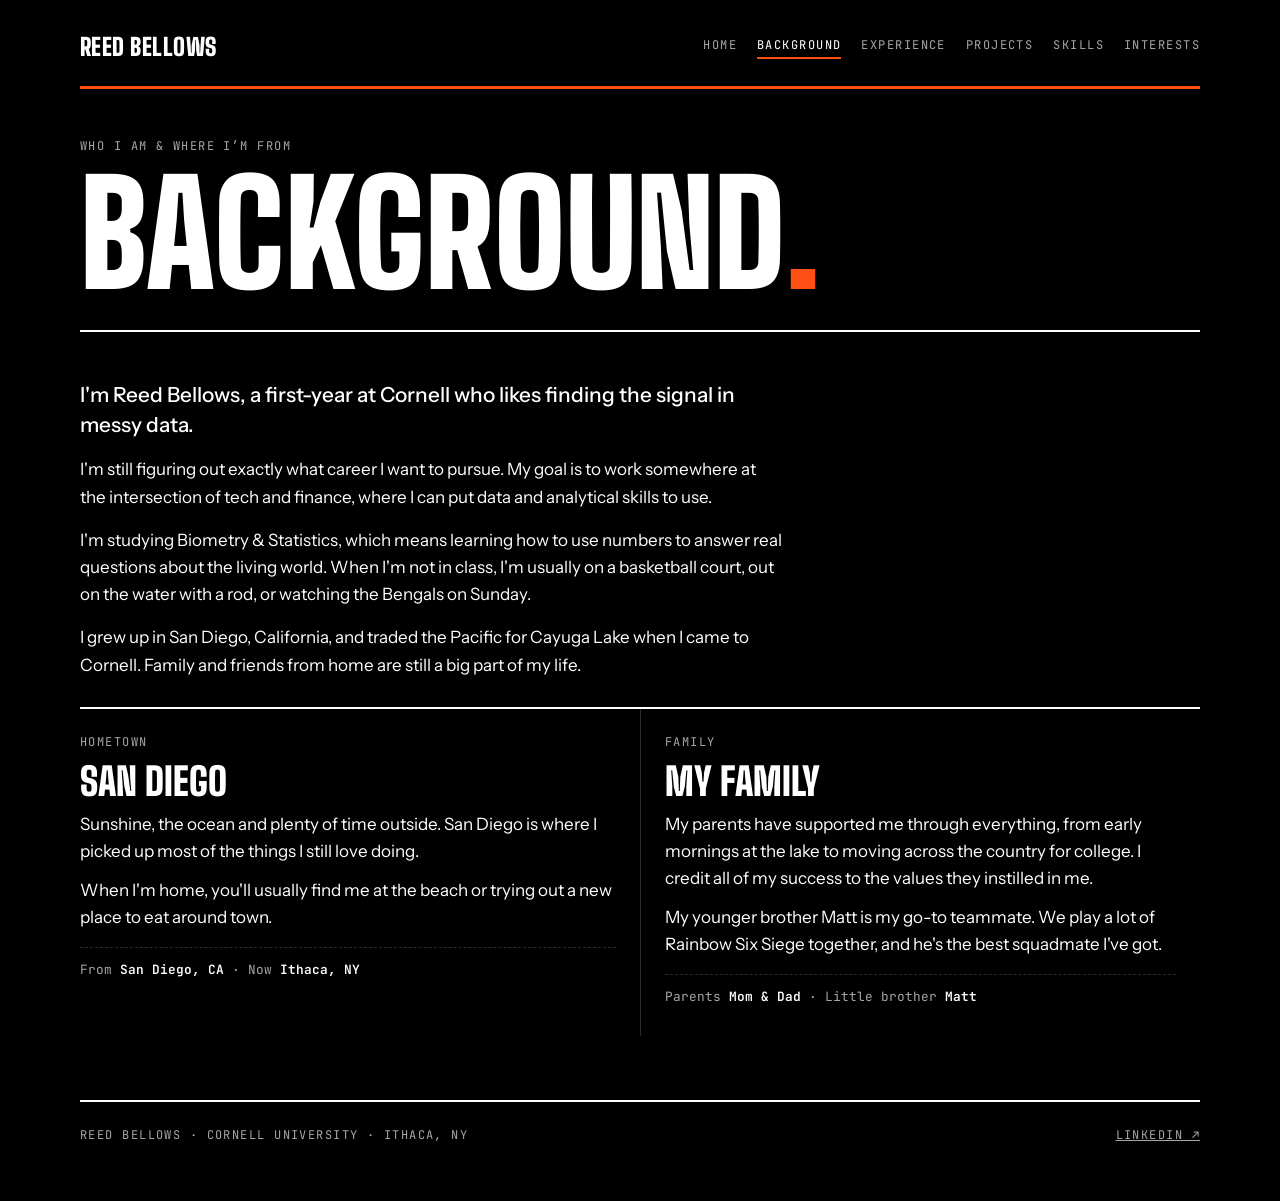
==== background.html @ f39d0069 "first draft of website" ====
<!doctype html>
<html lang="en">
<head>
  <meta charset="utf-8">
  <meta name="viewport" content="width=device-width, initial-scale=1, viewport-fit=cover">
  <title>Background · Reed Bellows</title>
  <link rel="preconnect" href="https://fonts.googleapis.com">
  <link rel="preconnect" href="https://fonts.gstatic.com" crossorigin>
  <link rel="stylesheet" href="https://fonts.googleapis.com/css2?family=Big+Shoulders+Display:wght@700;900&family=Instrument+Sans:wght@400;500;600&family=JetBrains+Mono:wght@400;600&display=swap">
  <link rel="stylesheet" href="style.css">
</head>
<body>
  <div class="wrap">
    <header class="top">
      <a class="mark" href="./">REED BELLOWS</a>
      <nav aria-label="Pages">
        <a href="./">Home</a>
        <a href="background.html" aria-current="page">Background</a>
        <a href="experience.html">Experience</a>
        <a href="projects.html">Projects</a>
        <a href="skills.html">Skills</a>
        <a href="interests.html">Interests</a>
      </nav>
    </header>

    <main>
      <div class="page-head">
        <p class="label">Who I am &amp; where I’m from</p>
        <h1>Background<span>.</span></h1>
      </div>
      <div class="page-body">
        <div class="prose">
          <p>I'm Reed Bellows, a first-year at Cornell who likes finding the signal in messy data.</p>
          <p>I'm still figuring out exactly what career I want to pursue. My goal is to work somewhere at the intersection of tech and finance, where I can put data and analytical skills to use.</p>
          <p>I'm studying Biometry &amp; Statistics, which means learning how to use numbers to answer real questions about the living world. When I'm not in class, I'm usually on a basketball court, out on the water with a rod, or watching the Bengals on Sunday.</p>
          <p>I grew up in San Diego, California, and traded the Pacific for Cayuga Lake when I came to Cornell. Family and friends from home are still a big part of my life.</p>
        </div>
        <div class="interests two">
          <article class="interest">
            <p class="label">Hometown</p>
            <h3>San Diego</h3>
            <p>Sunshine, the ocean and plenty of time outside. San Diego is where I picked up most of the things I still love doing.</p>
            <p>When I'm home, you'll usually find me at the beach or trying out a new place to eat around town.</p>
            <p class="datum">From <b>San Diego, CA</b> · Now <b>Ithaca, NY</b></p>
          </article>
          <article class="interest">
            <p class="label">Family</p>
            <h3>My family</h3>
            <p>My parents have supported me through everything, from early mornings at the lake to moving across the country for college. I credit all of my success to the values they instilled in me.</p>
            <p>My younger brother Matt is my go-to teammate. We play a lot of Rainbow Six Siege together, and he's the best squadmate I've got.</p>
            <p class="datum">Parents <b>Mom &amp; Dad</b> · Little brother <b>Matt</b></p>
          </article>
        </div>
      </div>
    </main>

    <footer>
      <span class="label">Reed Bellows · Cornell University · Ithaca, NY</span>
      <a class="label" href="https://www.linkedin.com/in/reed-bellows/" target="_blank" rel="noopener">LinkedIn ↗</a>
    </footer>
  </div>
</body>
</html>
---- style.css ----
/* Single dark look on purpose: black ground, white type, Bengals orange used sparingly. */
/* Layout: a stat sheet. Giant condensed name and a mono data strip on the home page; each section gets its own page with a big condensed title. */
:root {
  --paper: #000000;
  --ink: #FFFFFF;
  --muted: #A6A6A6;
  --line: #2B2B2B;
  --card: #121212;
  --accent: #FB4F14;
  --accent-ink: #000000;
  --curve: #FFFFFF;
  --display: "Big Shoulders Display", "Arial Narrow", Impact, sans-serif;
  --body: "Instrument Sans", system-ui, -apple-system, "Segoe UI", sans-serif;
  --mono: "JetBrains Mono", ui-monospace, Menlo, Consolas, monospace;
  color-scheme: dark;
}

* { box-sizing: border-box; }
body {
  background: var(--paper);
  color: var(--ink);
  font-family: var(--body);
  font-size: 1.0625rem;
  line-height: 1.6;
  padding-inline: clamp(16px, 4vw, 48px);
  padding-block: 0;
}
.wrap { max-width: 1120px; margin-inline: auto; }
a { color: inherit; }
a:focus-visible { outline: 3px solid var(--accent); outline-offset: 3px; }
h1, h2, h3 { font-family: var(--display); text-transform: uppercase; line-height: .9; margin: 0; text-wrap: balance; }
p { margin: 0; }
.label {
  font-family: var(--mono); font-size: .75rem; letter-spacing: .12em;
  text-transform: uppercase; color: var(--muted);
}

.top {
  display: flex; justify-content: space-between; align-items: center; gap: 16px; flex-wrap: wrap;
  padding-block: 20px; border-bottom: 3px solid var(--accent);
}
.top .mark { font-family: var(--display); font-weight: 900; font-size: 1.5rem; letter-spacing: .02em; text-decoration: none; }
.top nav { display: flex; gap: 20px; flex-wrap: wrap; }
.top nav a { font-family: var(--mono); font-size: .75rem; letter-spacing: .12em; text-transform: uppercase; text-decoration: none; color: var(--muted); }

.hero { display: grid; grid-template-columns: 1fr; gap: 32px; align-items: end; padding-block: 48px 32px; }
.hero > * { min-width: 0; }
.hero h1 { font-size: clamp(4.5rem, 17vw, 13rem); font-weight: 900; letter-spacing: -.01em; }
.hero h1 span { color: var(--accent); }
.hero .lede { font-size: clamp(1.15rem, 2vw, 1.4rem); max-width: 30ch; margin-top: 16px; font-weight: 500; }

.strip {
  display: grid; grid-template-columns: repeat(4, 1fr);
  border-block: 2px solid var(--ink);
}
.strip div { padding: 16px 16px 16px 0; display: grid; gap: 4px; min-width: 0; }
.strip div + div { padding-left: 16px; border-left: 1px solid var(--line); }
.strip strong { font-family: var(--display); font-weight: 700; font-size: 1.9rem; line-height: 1; text-transform: uppercase; }

section.row { display: grid; grid-template-columns: 220px 1fr; gap: 32px; padding-block: 64px; border-bottom: 1px solid var(--line); }
section.row > * { min-width: 0; }
section.row h2 { font-size: clamp(2.6rem, 5vw, 3.6rem); font-weight: 900; }
.prose { display: grid; gap: 16px; max-width: 64ch; }
.prose p:first-child { font-size: 1.3rem; font-weight: 500; line-height: 1.45; }

.formula {
  font-family: var(--mono); font-size: clamp(1rem, 2.4vw, 1.35rem);
  padding: 20px 24px; background: var(--card); border: 1px solid var(--line);
  overflow-x: auto; white-space: nowrap;
}
.formula .k { color: var(--accent); font-weight: 600; }
.applies { display: flex; flex-wrap: wrap; gap: 8px; }
.applies li {
  list-style: none; font-family: var(--mono); font-size: .8rem;
  border: 1px solid var(--ink); padding: 6px 12px; border-radius: 999px;
}
.applies { padding: 0; margin: 0; }

.interests { display: grid; grid-template-columns: repeat(3, 1fr); gap: 0; border-top: 2px solid var(--ink); }
.interest { padding: 24px 24px 28px 0; display: grid; gap: 12px; align-content: start; min-width: 0; }
.interest + .interest { padding-left: 24px; border-left: 1px solid var(--line); }
.interest h3 { font-size: 2.4rem; font-weight: 900; }
.interest .datum { font-family: var(--mono); font-size: .8rem; color: var(--muted); border-top: 1px dashed var(--line); padding-top: 12px; margin-top: 4px; }
.interest .datum b { color: var(--ink); font-weight: 600; }

.sunday {
  margin-block: 64px; background: var(--accent); color: var(--accent-ink);
  padding: clamp(28px, 5vw, 56px); display: grid; grid-template-columns: 1fr auto; gap: 24px; align-items: end;
}
.sunday > * { min-width: 0; }
.sunday h2 { font-size: clamp(4rem, 13vw, 9rem); font-weight: 900; }
.sunday p { max-width: 42ch; font-weight: 500; margin-top: 12px; }
.sunday .label { color: var(--accent-ink); opacity: .85; }
.countdown { text-align: right; display: grid; gap: 4px; }
.countdown strong { font-family: var(--display); font-weight: 900; font-size: clamp(3.5rem, 8vw, 5.5rem); line-height: .85; font-variant-numeric: tabular-nums; }

.timeline { display: grid; gap: 0; border-top: 2px solid var(--ink); }
.entry { display: grid; grid-template-columns: 180px 1fr; gap: 24px; padding-block: 24px; border-bottom: 1px solid var(--line); }
.entry > * { min-width: 0; }
.entry .when { font-family: var(--mono); font-size: .8rem; color: var(--muted); padding-top: 6px; font-variant-numeric: tabular-nums; }
.entry .when b { color: var(--ink); font-weight: 600; display: block; }
.entry h3 { font-size: 2rem; font-weight: 900; }
.entry .org { display: block; font-weight: 600; margin-top: 6px; }
.entry p + p { margin-top: 8px; }
.entry .kind { display: block; font-family: var(--mono); font-size: .7rem; letter-spacing: .12em; text-transform: uppercase; color: var(--muted); margin-bottom: 8px; }
.bullets { margin: 12px 0 0; padding-left: 1.1em; display: grid; gap: 6px; max-width: 70ch; }
.bullets li::marker { color: var(--accent); }
.linkout { font-family: var(--mono); font-size: .8rem; letter-spacing: .08em; text-transform: uppercase; text-decoration: none; border-bottom: 2px solid var(--accent); padding-bottom: 2px; justify-self: start; }

@media (max-width: 820px) { .entry { grid-template-columns: 1fr; gap: 8px; } }

footer { display: flex; justify-content: space-between; gap: 16px; flex-wrap: wrap; padding-block: 24px 48px; border-top: 2px solid var(--ink); }

.interests.two { grid-template-columns: repeat(2, 1fr); }
.interests.four { grid-template-columns: repeat(2, 1fr); }
.interests.four .interest:nth-child(3) { padding-left: 0; border-left: 0; }
.interests.four .interest:nth-child(n+3) { border-top: 1px solid var(--line); }

.entry summary { list-style: none; cursor: pointer; position: relative; padding-right: 48px; }
.entry summary::-webkit-details-marker { display: none; }
.entry summary:focus-visible { outline: 3px solid var(--accent); outline-offset: 4px; }
.entry .toggle { position: absolute; right: 0; top: 4px; width: 32px; height: 32px; border: 2px solid var(--line); display: grid; place-items: center; }
.entry .toggle::before { content: "+"; font-family: var(--mono); font-size: 1.1rem; line-height: 1; color: var(--ink); }
.entry details[open] .toggle { border-color: var(--accent); }
.entry details[open] .toggle::before { content: "–"; color: var(--accent); }
.entry summary:hover .toggle { border-color: var(--accent); }
.entry summary:hover h3, .entry summary:hover .org, .entry summary:hover .kind { color: var(--accent); }
.hint { margin-bottom: -12px; }

.projects { display: grid; grid-template-columns: repeat(2, minmax(0, 1fr)); gap: 24px; }
.project { border: 1px solid var(--line); background: var(--card); padding: 28px; display: grid; gap: 14px; align-content: start; }
.project h3, .skill-group h3 { font-size: 2.2rem; font-weight: 900; }
.project .kind { font-family: var(--mono); font-size: .7rem; letter-spacing: .12em; text-transform: uppercase; color: var(--muted); }
.chips { display: flex; flex-wrap: wrap; gap: 8px; padding: 0; margin: 0; list-style: none; }
.chips li { font-family: var(--mono); font-size: .78rem; border: 1px solid var(--line); padding: 6px 12px; }
.chips li:hover { border-color: var(--accent); }
.skills { display: grid; border-top: 2px solid var(--ink); }
.skill-group { display: grid; grid-template-columns: 280px 1fr; column-gap: 32px; row-gap: 8px; padding-block: 28px; border-bottom: 1px solid var(--line); }
.skill-group > * { min-width: 0; }
.skill-group h3 { grid-row: span 2; }
.skill-group p { color: var(--muted); }
@media (max-width: 820px) {
  .projects { grid-template-columns: 1fr; }
  .skill-group { grid-template-columns: 1fr; }
  .skill-group h3 { grid-row: auto; }
}

.bengals { background: var(--accent); color: var(--accent-ink); padding: clamp(24px, 5vw, 48px); display: grid; gap: 32px; }
.bengals > * { min-width: 0; }
.bengals .label { color: var(--accent-ink); opacity: .85; }
.bengals h2 { font-size: clamp(3.5rem, 11vw, 7.5rem); font-weight: 900; }
.b-top { display: flex; justify-content: space-between; align-items: end; gap: 24px; flex-wrap: wrap; }
.record { display: grid; gap: 4px; text-align: right; }
.record strong { font-family: var(--display); font-weight: 900; font-size: clamp(3.5rem, 9vw, 6rem); line-height: .85; font-variant-numeric: tabular-nums; }
.next { display: grid; gap: 16px; border-top: 2px solid var(--accent-ink); padding-top: 24px; }
.next .matchup { font-family: var(--display); font-weight: 700; font-size: clamp(1.8rem, 4vw, 2.6rem); text-transform: uppercase; line-height: 1; }
.clock { display: grid; grid-template-columns: repeat(4, minmax(0, 1fr)); gap: 12px; max-width: 640px; }
.clock div { display: grid; gap: 2px; border: 2px solid var(--accent-ink); padding: 12px 14px; }
.clock b { font-family: var(--display); font-weight: 900; font-size: clamp(2.4rem, 7vw, 4.2rem); line-height: 1; font-variant-numeric: tabular-nums; }
.clock span { font-family: var(--mono); font-size: .7rem; letter-spacing: .12em; text-transform: uppercase; }
.results { display: flex; flex-wrap: wrap; gap: 8px; padding: 0; margin: 0; list-style: none; }
.results li { font-family: var(--mono); font-size: .8rem; border: 1px solid var(--accent-ink); padding: 6px 10px; }
.results li b { font-weight: 600; }
.results li.w { background: var(--accent-ink); color: var(--accent); }
.fine { font-family: var(--mono); font-size: .72rem; opacity: .85; }

.home-bengals { margin-block: 40px; }

.page-head { display: grid; gap: 12px; padding-block: 48px 32px; border-bottom: 2px solid var(--ink); }
.page-head h1 { font-size: clamp(4rem, 13vw, 9rem); font-weight: 900; }
.page-head h1 span { color: var(--accent); }
.page-body { padding-block: 48px 64px; display: grid; gap: 28px; }
.page-body > .prose { max-width: 64ch; }
.top nav a[aria-current="page"] { color: var(--ink); border-bottom: 2px solid var(--accent); padding-bottom: 2px; }

.sections { display: grid; grid-template-columns: repeat(3, 1fr); column-gap: 32px; border-bottom: 2px solid var(--ink); }
.sections a { display: grid; gap: 10px; align-content: start; padding-block: 28px 32px; text-decoration: none; min-width: 0; border-top: 1px solid var(--line); }
.sections a:nth-child(-n+3) { border-top: 0; }
.sections h2 { font-size: 2.4rem; font-weight: 900; }
.sections p { color: var(--muted); }
.sections .go { font-family: var(--mono); font-size: .75rem; letter-spacing: .12em; text-transform: uppercase; color: var(--muted); }

.home-intro { padding-block: 40px; max-width: 64ch; font-size: 1.3rem; font-weight: 500; line-height: 1.45; }
.sunday.solo { margin-block: 48px 64px; }

@media (max-width: 820px) {
  .sections { grid-template-columns: 1fr 1fr; }
  .sections a:nth-child(3) { border-top: 1px solid var(--line); }
}
@media (max-width: 480px) {
  .sections { grid-template-columns: 1fr; }
  .sections a:nth-child(2) { border-top: 1px solid var(--line); }
}
@media (max-width: 820px) {
  .hero { grid-template-columns: 1fr; padding-block: 32px 24px; }
  .strip { grid-template-columns: repeat(2, 1fr); }
  .strip div:nth-child(3) { padding-left: 0; border-left: 0; }
  .strip div:nth-child(n+3) { border-top: 1px solid var(--line); }
  section.row { grid-template-columns: 1fr; gap: 20px; padding-block: 48px; }
  .interests, .interests.two, .interests.four { grid-template-columns: 1fr; }
  .record { text-align: left; }
  .clock { gap: 8px; }
  .clock div { padding: 10px; }
  .interest, .interest + .interest { padding: 24px 0; border-left: 0; }
  .interest + .interest { border-top: 1px solid var(--line); }
  .sunday { grid-template-columns: 1fr; }
  .countdown { text-align: left; }
}
@media (prefers-reduced-motion: no-preference) {
  .top nav a { transition: color .15s; }
}

:is(main h1, main h2, main h3, main p, main li, main a, .strip strong, .top a, footer a, footer span):not(.bengals *) {
  transition: color .2s ease;
}
:is(main h1, main h2, main h3, main p, main li, main a, .strip strong, .top a, footer a, footer span):not(.bengals *):hover,
:is(main h1, main h2, main h3, main p, main li, main a, .strip strong, .top a, footer a, footer span):not(.bengals *):hover * {
  color: var(--accent);
}
.sections a:hover p, .sections a:hover .go { color: var(--accent); }
@media (prefers-reduced-motion: reduce) {
  *, *::before, *::after {
    animation-duration: 0.01ms !important;
    animation-iteration-count: 1 !important;
    transition-duration: 0.01ms !important;
    scroll-behavior: auto !important;
  }
}
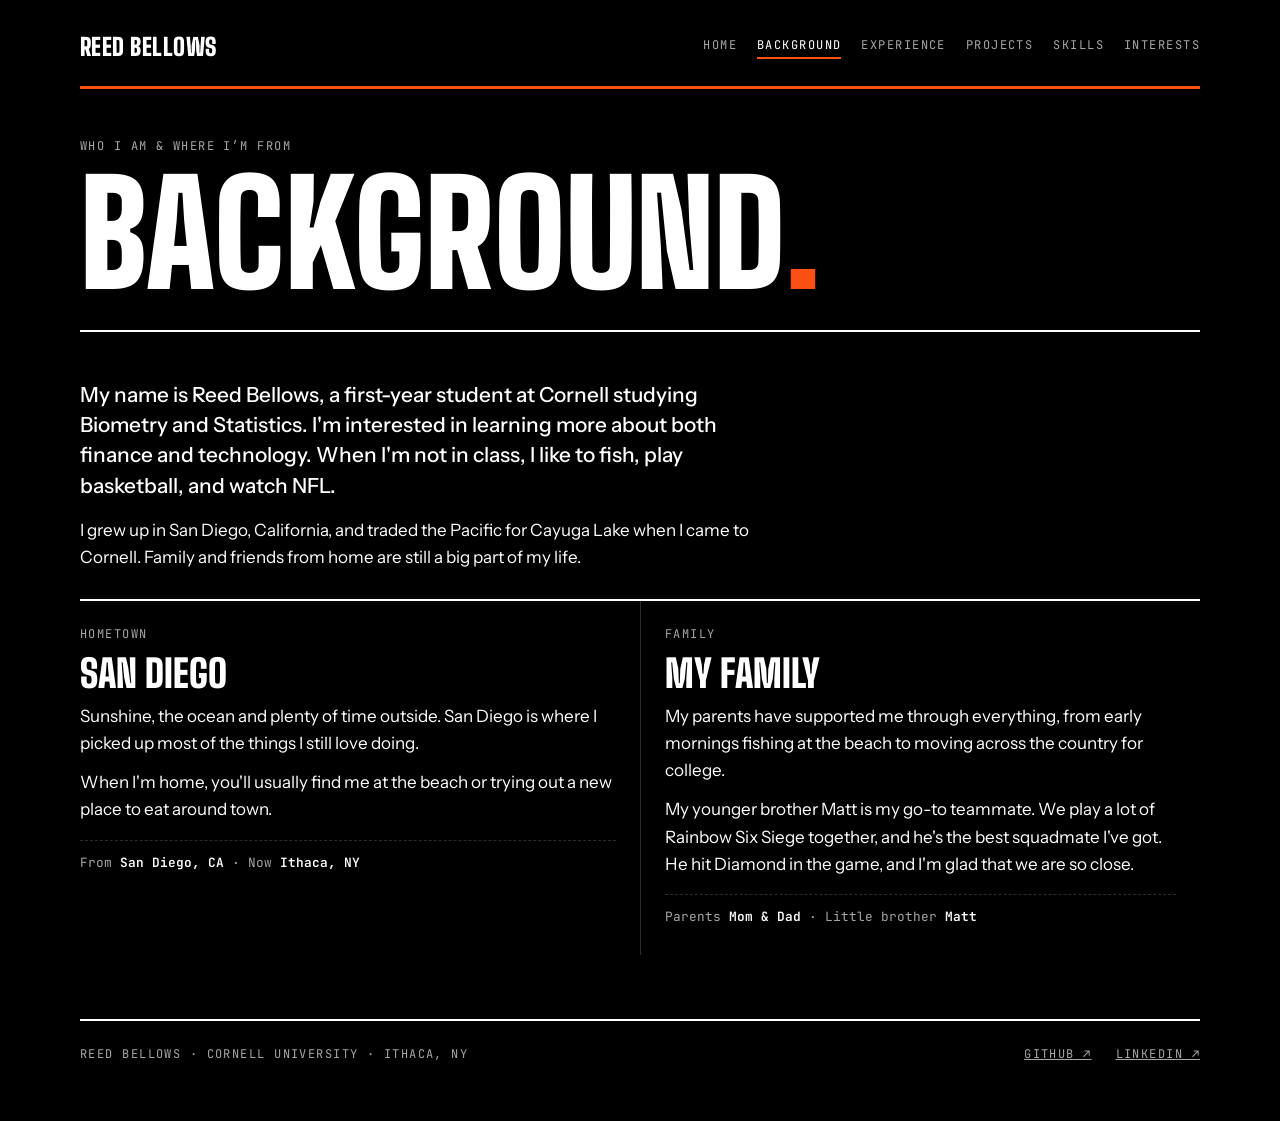
==== commit 1db45c16: "Add checkers project, update background, add GitHub links - Add Terminal Checkers to the projects pa" ====
--- a/background.html
+++ b/background.html
@@ -30,9 +30,7 @@
       </div>
       <div class="page-body">
         <div class="prose">
-          <p>I'm Reed Bellows, a first-year at Cornell who likes finding the signal in messy data.</p>
-          <p>I'm still figuring out exactly what career I want to pursue. My goal is to work somewhere at the intersection of tech and finance, where I can put data and analytical skills to use.</p>
-          <p>I'm studying Biometry &amp; Statistics, which means learning how to use numbers to answer real questions about the living world. When I'm not in class, I'm usually on a basketball court, out on the water with a rod, or watching the Bengals on Sunday.</p>
+          <p>My name is Reed Bellows, a first-year student at Cornell studying Biometry and Statistics. I'm interested in learning more about both finance and technology. When I'm not in class, I like to fish, play basketball, and watch NFL.</p>
           <p>I grew up in San Diego, California, and traded the Pacific for Cayuga Lake when I came to Cornell. Family and friends from home are still a big part of my life.</p>
         </div>
         <div class="interests two">
@@ -46,8 +44,8 @@
           <article class="interest">
             <p class="label">Family</p>
             <h3>My family</h3>
-            <p>My parents have supported me through everything, from early mornings at the lake to moving across the country for college. I credit all of my success to the values they instilled in me.</p>
-            <p>My younger brother Matt is my go-to teammate. We play a lot of Rainbow Six Siege together, and he's the best squadmate I've got.</p>
+            <p>My parents have supported me through everything, from early mornings fishing at the beach to moving across the country for college.</p>
+            <p>My younger brother Matt is my go-to teammate. We play a lot of Rainbow Six Siege together, and he's the best squadmate I've got. He hit Diamond in the game, and I'm glad that we are so close.</p>
             <p class="datum">Parents <b>Mom &amp; Dad</b> · Little brother <b>Matt</b></p>
           </article>
         </div>
@@ -56,7 +54,10 @@
 
     <footer>
       <span class="label">Reed Bellows · Cornell University · Ithaca, NY</span>
-      <a class="label" href="https://www.linkedin.com/in/reed-bellows/" target="_blank" rel="noopener">LinkedIn ↗</a>
+      <span class="links">
+        <a class="label" href="https://github.com/Reed-Bellows" target="_blank" rel="noopener">GitHub ↗</a>
+        <a class="label" href="https://www.linkedin.com/in/reed-bellows/" target="_blank" rel="noopener">LinkedIn ↗</a>
+      </span>
     </footer>
   </div>
 </body>
--- a/style.css
+++ b/style.css
@@ -110,6 +110,7 @@
 @media (max-width: 820px) { .entry { grid-template-columns: 1fr; gap: 8px; } }
 
 footer { display: flex; justify-content: space-between; gap: 16px; flex-wrap: wrap; padding-block: 24px 48px; border-top: 2px solid var(--ink); }
+footer .links { display: flex; gap: 24px; }
 
 .interests.two { grid-template-columns: repeat(2, 1fr); }
 .interests.four { grid-template-columns: repeat(2, 1fr); }
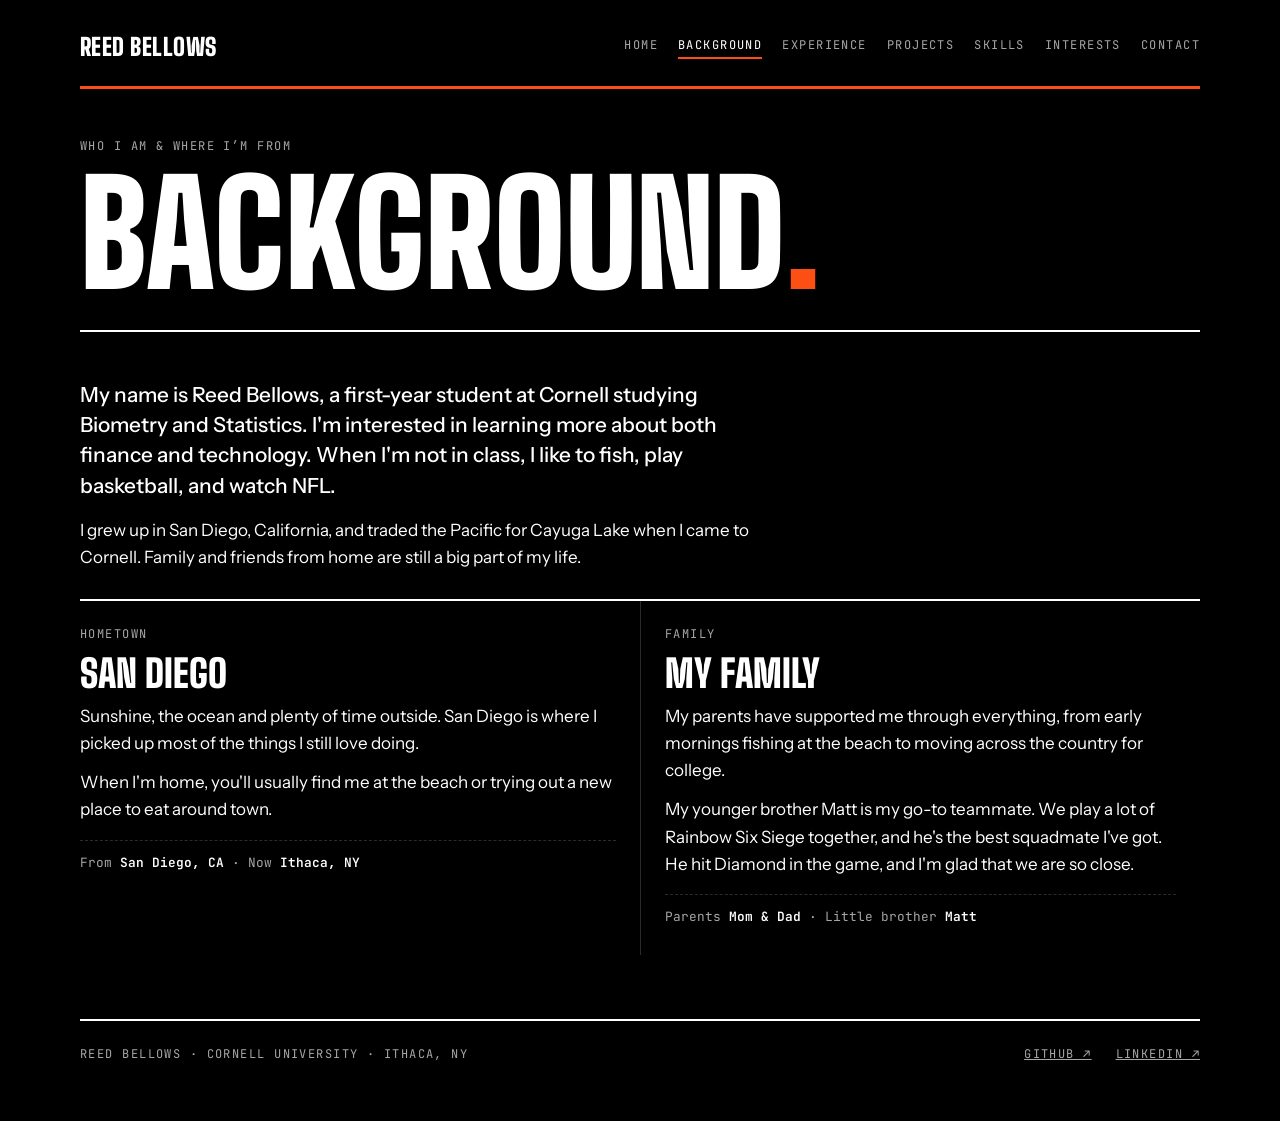
==== commit 064a51ee: "Add contact page with resume, trim projects to coding work Remove the two internship case studies fr" ====
--- a/background.html
+++ b/background.html
@@ -20,6 +20,7 @@
         <a href="projects.html">Projects</a>
         <a href="skills.html">Skills</a>
         <a href="interests.html">Interests</a>
+        <a href="contact.html">Contact</a>
       </nav>
     </header>
 
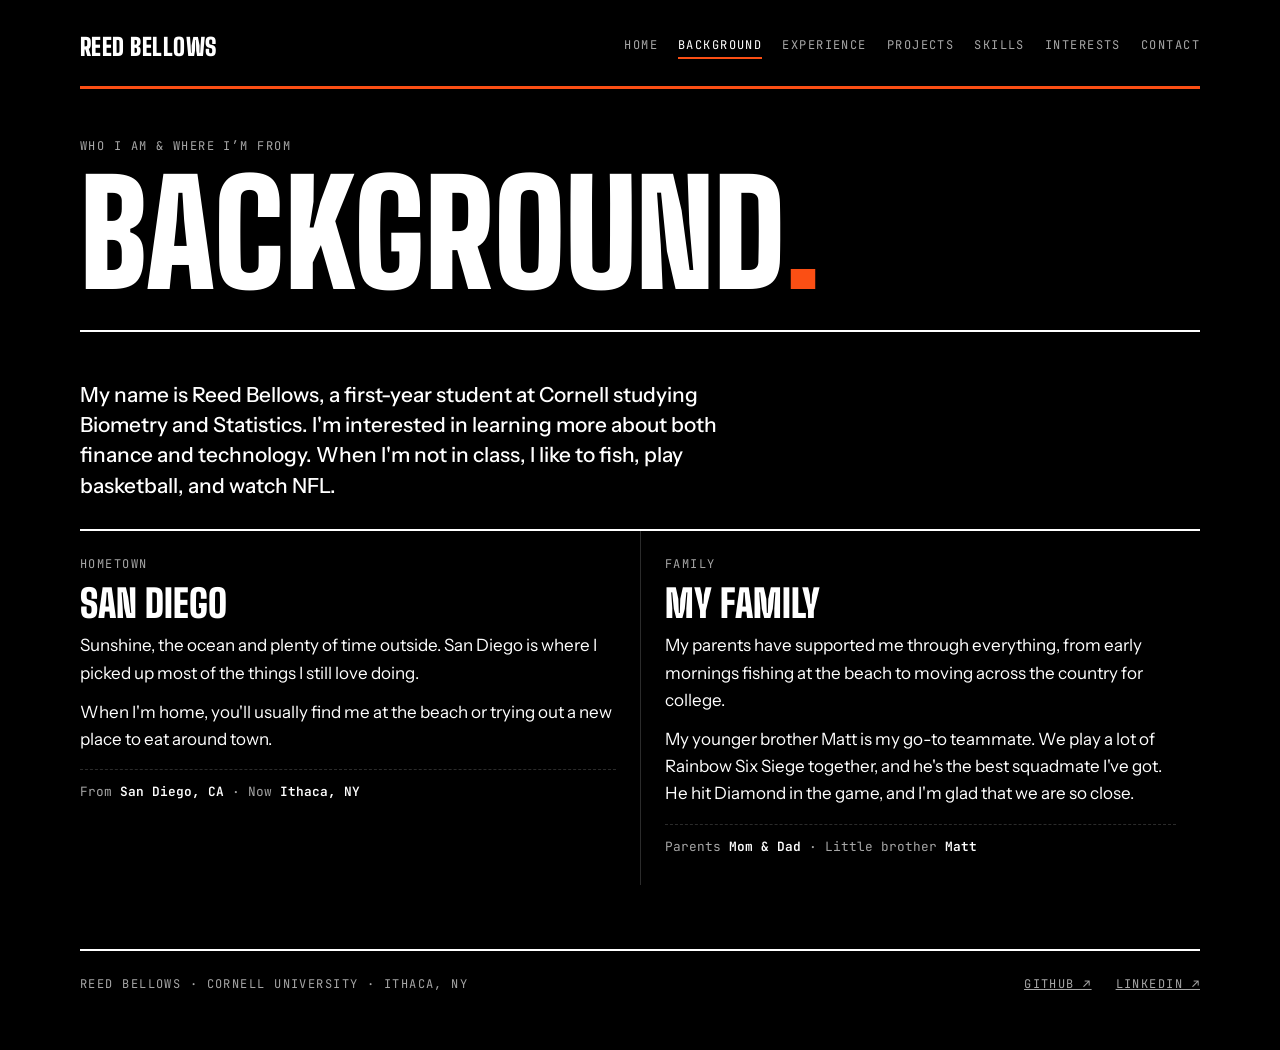
==== commit 2e5394b6: "Remove hometown paragraph from Background page Co-Authored-By: Claude Opus 5.5 <noreply@anthropic.co" ====
--- a/background.html
+++ b/background.html
@@ -32,7 +32,6 @@
       <div class="page-body">
         <div class="prose">
           <p>My name is Reed Bellows, a first-year student at Cornell studying Biometry and Statistics. I'm interested in learning more about both finance and technology. When I'm not in class, I like to fish, play basketball, and watch NFL.</p>
-          <p>I grew up in San Diego, California, and traded the Pacific for Cayuga Lake when I came to Cornell. Family and friends from home are still a big part of my life.</p>
         </div>
         <div class="interests two">
           <article class="interest">
